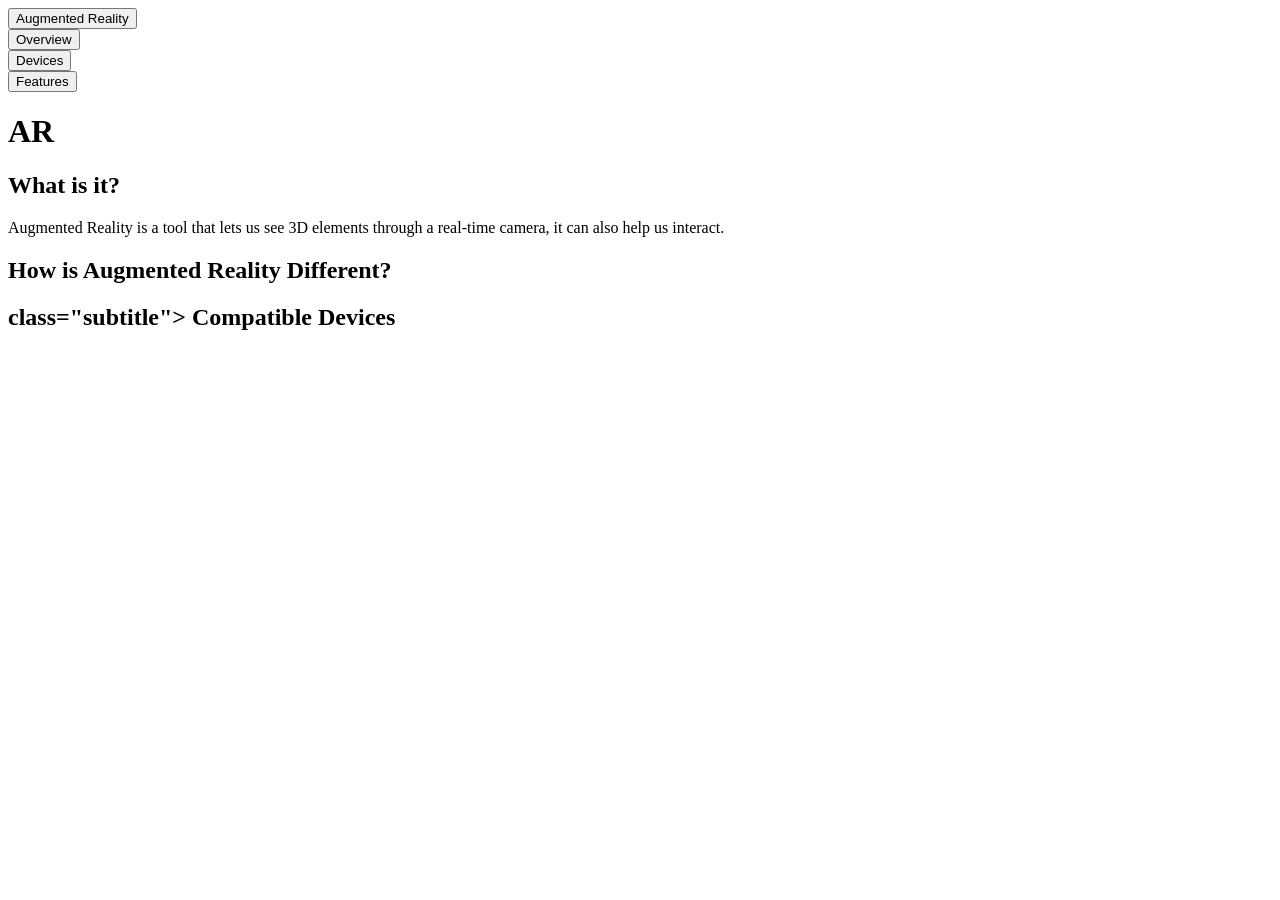
==== index.html @ 983c3160 "Update stylesheet link path in index.html" ====
<!DOCTYPE html>
<html lang="en">

<!-- This head section contains the metadata for the web browser, it is not visible for the user -->
<head>
	<meta charset = "UTF-8">
	<meta name = "viewport"
	content="width=device-width, initial-scale=1.0">
	<title> Different Uses of AR </title>
	
	<link rel=stylesheet href="styles/general.css">
	
	<link rel=stylesheet href="https://fonts.google.com/share?selection.family=Roboto:ital,wght@0,100..900;1,100..900">
</head>

<body>

	<nav>
	
		<div class = "section-1">
			<button class="btn-title" onclick="window.location.href='Hackathon.html'">
				Augmented Reality
			</button>
		</div>
		
		<div class = "section-2">
		
			<div class = "subpages">
			
				<div class = "menu-link">
					<button class = "current" onclick="window.location.href='Hackathon.html'">
						Overview
					</button>
				</div>

				<div class = "menu-link">
					<button onclick="window.location.href='Devices.html'">
						Devices
					</button>
				</div>
				
				<div class = "menu-link">
					<a href = "Features.html">
						<button onclick="window.location.href='Features.html'">
							Features
						</button>
					</a>
						
				</div>	
			
			</div>
			
		</div>
		
	</nav>
		
	<main>
		
		<div class="title-container">
			<h1 class="title">AR</h1>
		</div>
		
	
		<div class = "content">
			
			<h2 class="subtitle"> What is it?</h2>
			
			<p> Augmented Reality is a tool that lets us see 3D elements through a real-time camera, it can also help us interact. </p>
			
		</div>
		
		
		<h2 class="subtitle"> How is Augmented Reality Different? </h2>
		
		<h2> class="subtitle"> Compatible Devices </h2>
		
	</main>

	<footer>
		
	</footer>

</body>

</html>
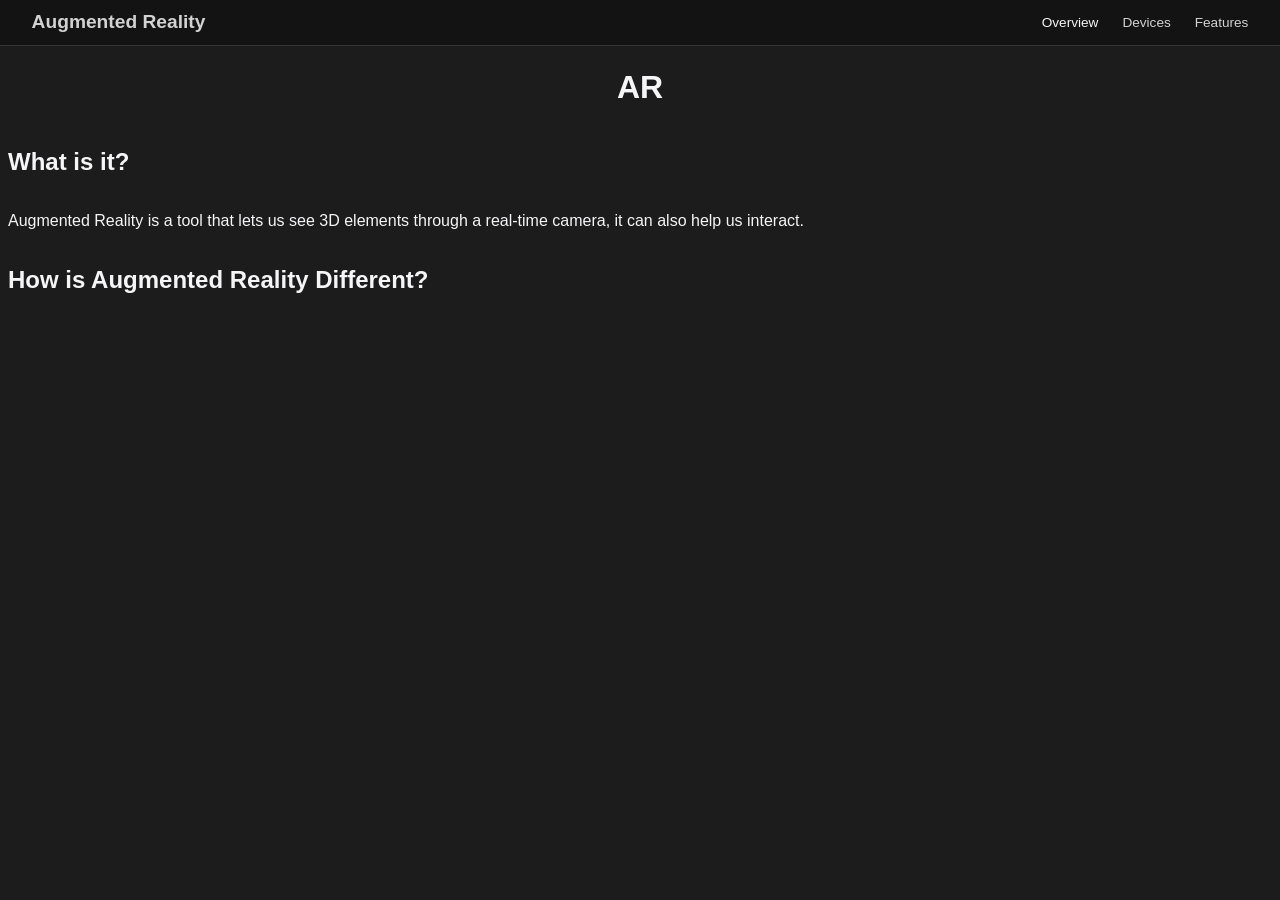
==== commit d524c416: "Update button links and correct casing in index.html" ====
--- a/index.html
+++ b/index.html
@@ -18,7 +18,7 @@
 	<nav>
 	
 		<div class = "section-1">
-			<button class="btn-title" onclick="window.location.href='Hackathon.html'">
+			<button class="btn-title" onclick="window.location.href='index.html'">
 				Augmented Reality
 			</button>
 		</div>
@@ -28,20 +28,20 @@
 			<div class = "subpages">
 			
 				<div class = "menu-link">
-					<button class = "current" onclick="window.location.href='Hackathon.html'">
+					<button class = "current" onclick="window.location.href='index.html'">
 						Overview
 					</button>
 				</div>
 
 				<div class = "menu-link">
-					<button onclick="window.location.href='Devices.html'">
+					<button onclick="window.location.href='devices.html'">
 						Devices
 					</button>
 				</div>
 				
 				<div class = "menu-link">
 					<a href = "Features.html">
-						<button onclick="window.location.href='Features.html'">
+						<button onclick="window.location.href='features.html'">
 							Features
 						</button>
 					</a>
@@ -72,7 +72,7 @@
 		
 		<h2 class="subtitle"> How is Augmented Reality Different? </h2>
 		
-		<h2> class="subtitle"> Compatible Devices </h2>
+		
 		
 	</main>
 
--- a/styles/general.css
+++ b/styles/general.css
@@ -0,0 +1,120 @@
+/* General styling for the website */
+
+body {
+	
+	background-color: #1C1C1D;
+	font-family: Roboto, Arial;
+	color: #F5F5F7;
+	
+	padding-top:2.5rem;
+	
+}
+
+button {
+	
+	background-color: transparent;
+	border: none;
+	color: #D2D2D2;
+}
+
+button:hover {
+	
+	color: #F5F5F7;
+	cursor: pointer;
+	
+}
+
+nav {
+	
+	display: flex;
+	justify-content: right;
+	align-items: center;
+	background-color: rgba(18, 18, 18, 0.85);
+	
+	/* backdrop-filter blurs the content behind the navigation bar. Property discovered through Google Gemini */
+	backdrop-filter: blur(10px);
+	position: fixed;
+	top: 0;
+	left:0;
+	width: 100%;
+	height: 2.8rem;
+	
+	border-bottom: 1px solid rgba(255, 255, 255, 0.15);
+	
+}
+
+/* They need to be flex so that their content can be in a row instead of a column */
+nav .section-1, .section-2 {
+	display: flex;
+}
+
+nav .section-1 {
+	
+	width: 50%;
+	padding-left: 2vw;
+
+}
+
+nav .section-1 .btn-title {
+	
+	font-size: 1.2rem;
+	font-weight: 600;
+	
+}
+
+nav .section-2 {
+	
+	width: 50%;
+	padding-right: 2vw;
+	justify-content: right;
+	
+}
+
+nav .section-2 .subpages {
+	
+	display: flex;
+	flex-direction: row;
+	gap: 12px;
+	
+}
+
+nav .section-2 button {
+	
+	font-size: 0.85rem;
+	font-weight: 300;
+	
+}
+
+nav .section-2 .subpages .menu-link button.current {
+	
+	color: #F5F5F7;
+	
+}
+
+nav .section-2 .subpages .menu-link button.current:hover {
+	
+	color: white;
+	
+}
+
+main .content {
+	
+	display: flex;
+	flex-direction: column;
+	justify-content: center;
+	
+}
+
+main div.title-container {
+	
+	display: flex;
+	justify-content: center;
+	
+}
+
+main div.content {
+	
+	border: 10px;
+	box-shadow: 5px;
+	
+}
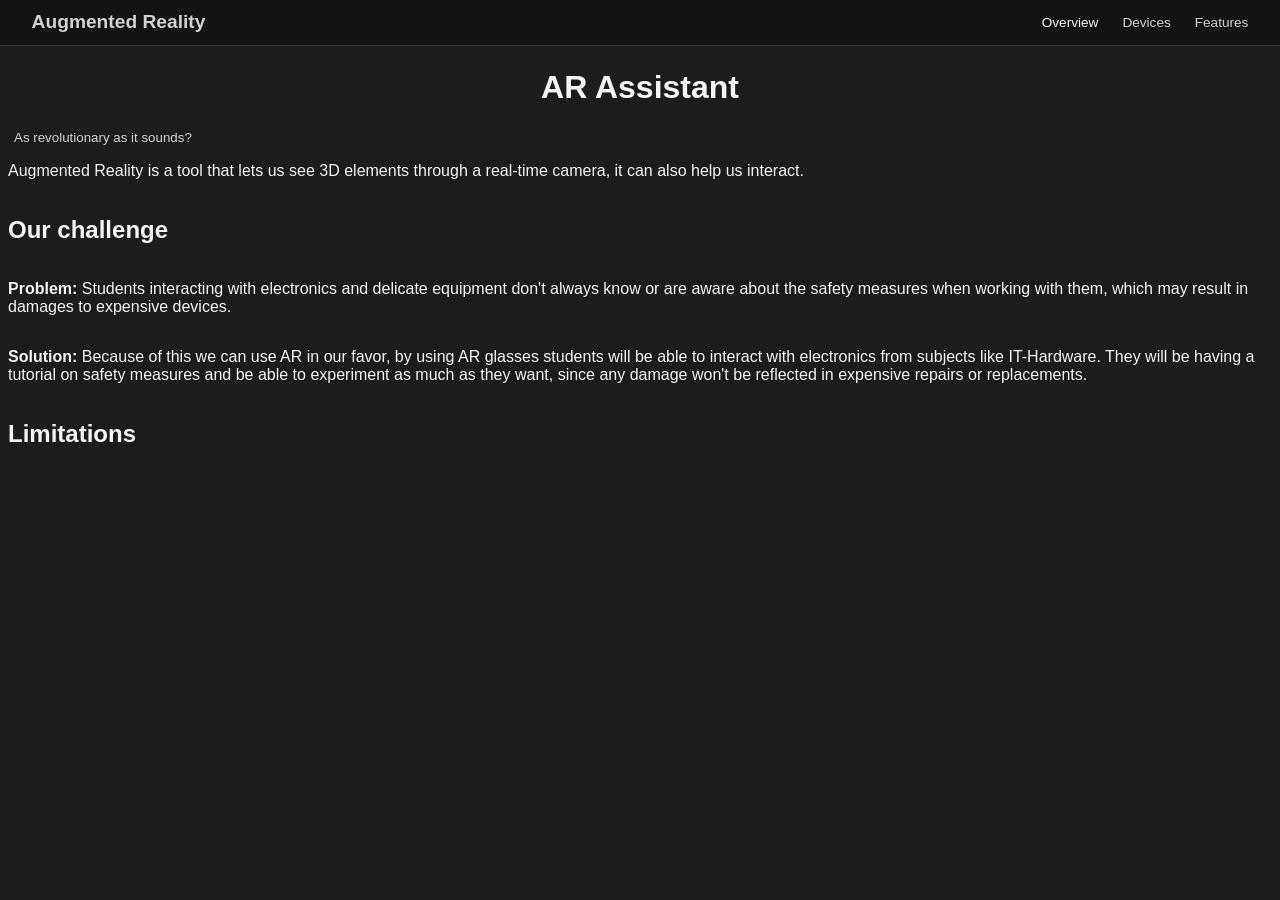
==== commit e80b7d85: "Update index.html" ====
--- a/index.html
+++ b/index.html
@@ -9,6 +9,7 @@
 	<title> Different Uses of AR </title>
 	
 	<link rel=stylesheet href="styles/general.css">
+	<link rel="stylesheet" href="styles/index.css">
 	
 	<link rel=stylesheet href="https://fonts.google.com/share?selection.family=Roboto:ital,wght@0,100..900;1,100..900">
 </head>
@@ -40,11 +41,9 @@
 				</div>
 				
 				<div class = "menu-link">
-					<a href = "Features.html">
 						<button onclick="window.location.href='features.html'">
 							Features
 						</button>
-					</a>
 						
 				</div>	
 			
@@ -57,21 +56,50 @@
 	<main>
 		
 		<div class="title-container">
-			<h1 class="title">AR</h1>
+			<h1 class="title">AR Assistant</h1>
 		</div>
+
+		<section class="description">
+			<button class="description-btn" onclick="openModal()">
+				As revolutionary as it sounds?
+			</button>
+		</section>
 		
+		<article>
+			<p> Augmented Reality is a tool that lets us see 3D elements through a real-time camera, it can also help us interact. </p>
+		</article>
 	
-		<div class = "content">
+		<article class = "content">
 			
-			<h2 class="subtitle"> What is it?</h2>
+			<h2 class="subtitle"> Our challenge</h2>
 			
-			<p> Augmented Reality is a tool that lets us see 3D elements through a real-time camera, it can also help us interact. </p>
+			<p>
+				<strong>Problem:</strong> Students interacting with electronics and delicate equipment don't always know or are aware about the safety measures when working with them, which may result in damages to expensive devices.
+			</p>
+
+			<p>
+				<strong>Solution: </strong>Because of this we can use AR in our favor, by using AR glasses students will be able to interact with electronics from subjects like IT-Hardware. They will be having a tutorial on safety measures and be able to experiment as much as they want, since any damage won't be reflected in expensive repairs or replacements.
+			</p>
 			
-		</div>
+		</article>
 		
+		<article class="content">
+
+			<h2 class="subtitle"> Limitations  </h2>
+
+			<p>
+
+
+
+			</p>
+
+		</article>
 		
-		<h2 class="subtitle"> How is Augmented Reality Different? </h2>
-		
+		<article class="content">
+
+
+
+		</article>
 		
 		
 	</main>
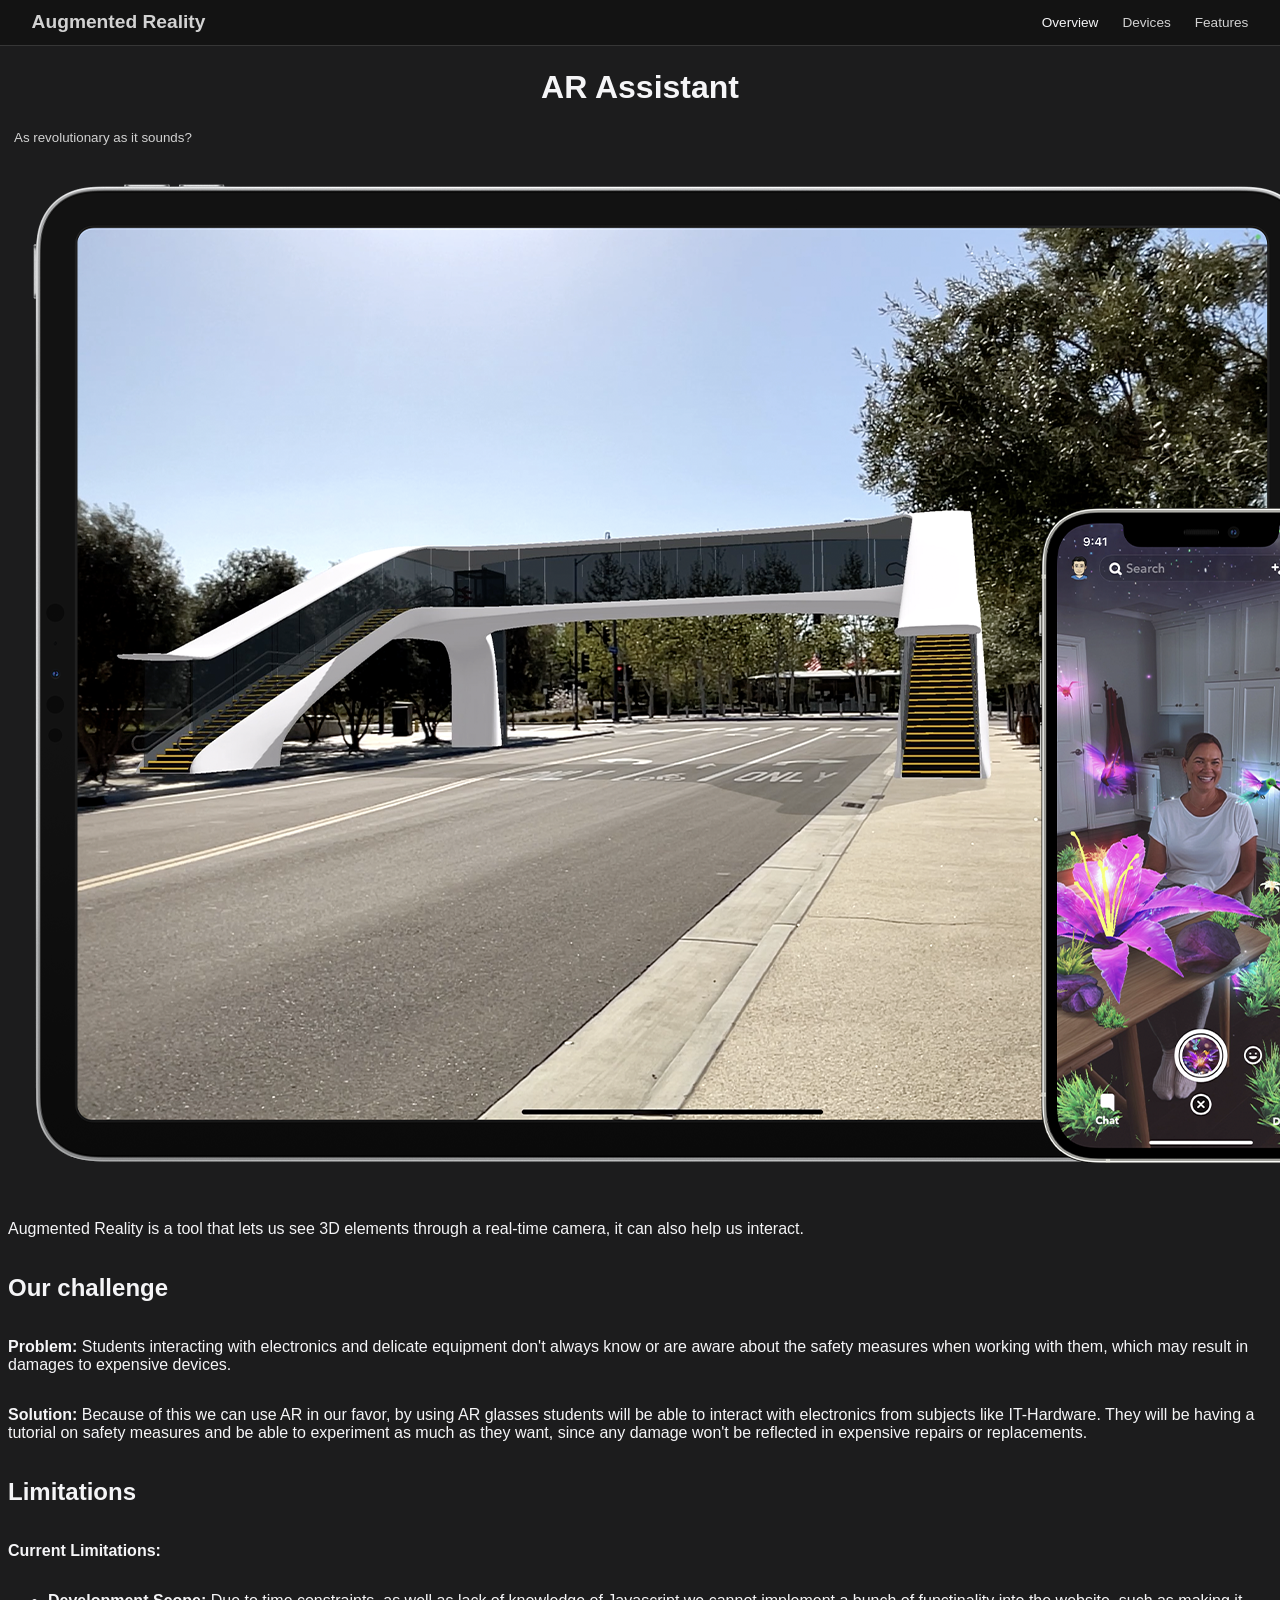
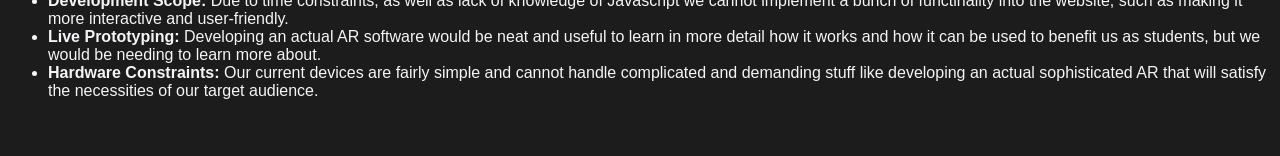
==== commit 42c49580: "Enhance index.html with image and limitations section Added an image container and a list of current" ====
--- a/index.html
+++ b/index.html
@@ -64,6 +64,10 @@
 				As revolutionary as it sounds?
 			</button>
 		</section>
+
+		<div class="img-container">
+			<img src="images/ar-image.png" alt="devices using AR">
+		</div>
 		
 		<article>
 			<p> Augmented Reality is a tool that lets us see 3D elements through a real-time camera, it can also help us interact. </p>
@@ -89,8 +93,18 @@
 
 			<p>
 
-
-
+				<strong>Current Limitations: </strong> 
+				<ul>
+						<li>
+								<strong>Development Scope:</strong> Due to time constraints, as well as lack of knowledge of Javascript we cannot implement a bunch of functinality into the website, such as making it more interactive and user-friendly.
+						</li>
+						<li>
+								<strong>Live Prototyping:</strong> Developing an actual AR software would be neat and useful to learn in more detail how it works and how it can be used to benefit us as students, but we would be needing to learn more about.
+						</li>
+						<li>
+								<strong>Hardware Constraints:</strong> Our current devices are fairly simple and cannot handle complicated and demanding stuff like developing an actual sophisticated AR that will satisfy the necessities of our target audience.
+						</li>
+				</ul>
 			</p>
 
 		</article>
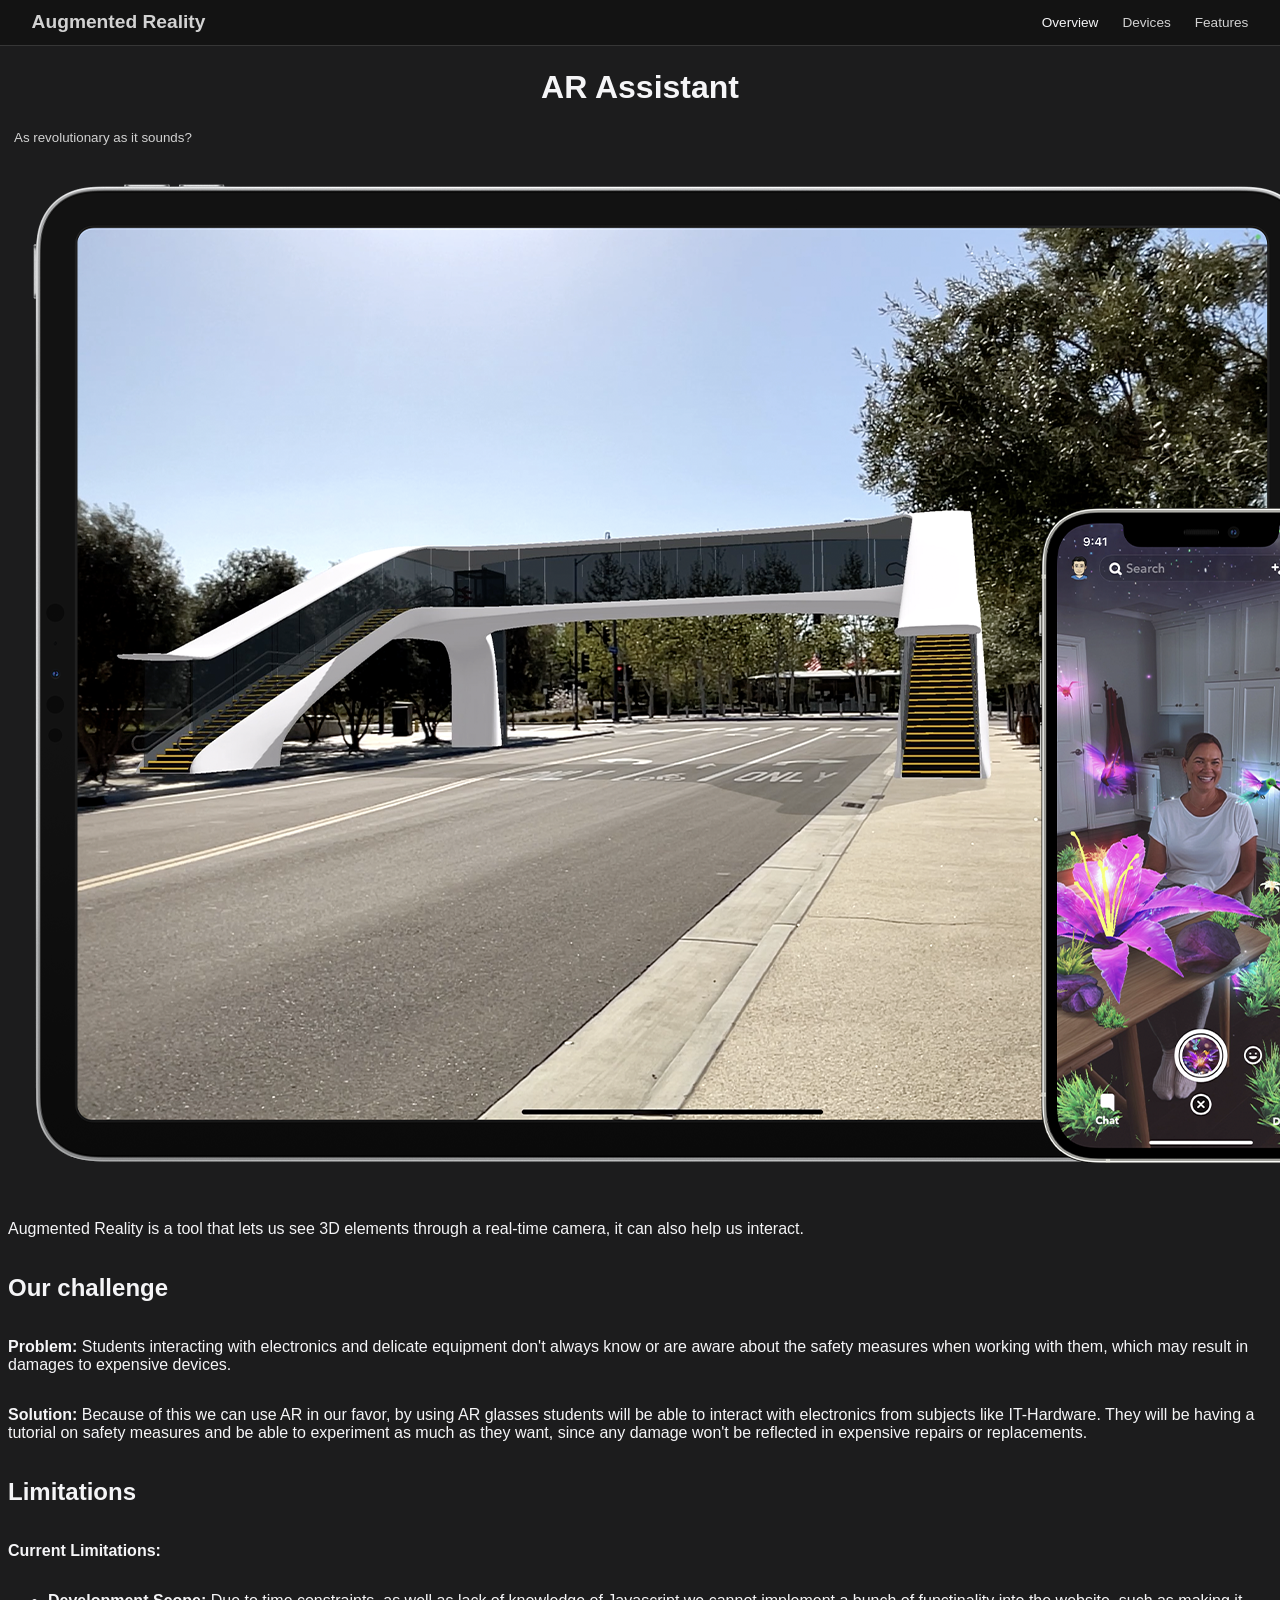
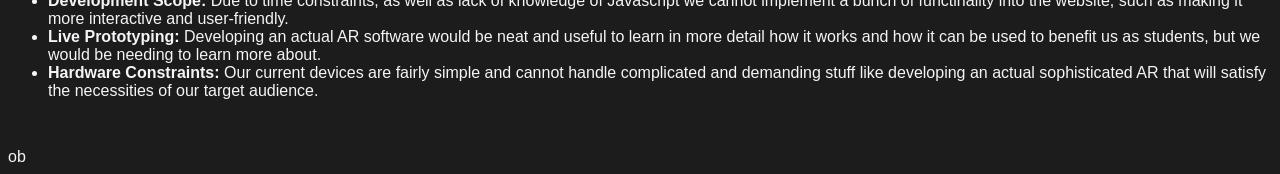
==== commit 3874e0c5: "Update index.html" ====
--- a/index.html
+++ b/index.html
@@ -10,6 +10,8 @@
 	
 	<link rel=stylesheet href="styles/general.css">
 	<link rel="stylesheet" href="styles/index.css">
+
+	<link rel="icon" href="images/logo-white.png">
 	
 	<link rel=stylesheet href="https://fonts.google.com/share?selection.family=Roboto:ital,wght@0,100..900;1,100..900">
 </head>
@@ -124,4 +126,4 @@
 
 </body>
 
-</html>
+</html>ob
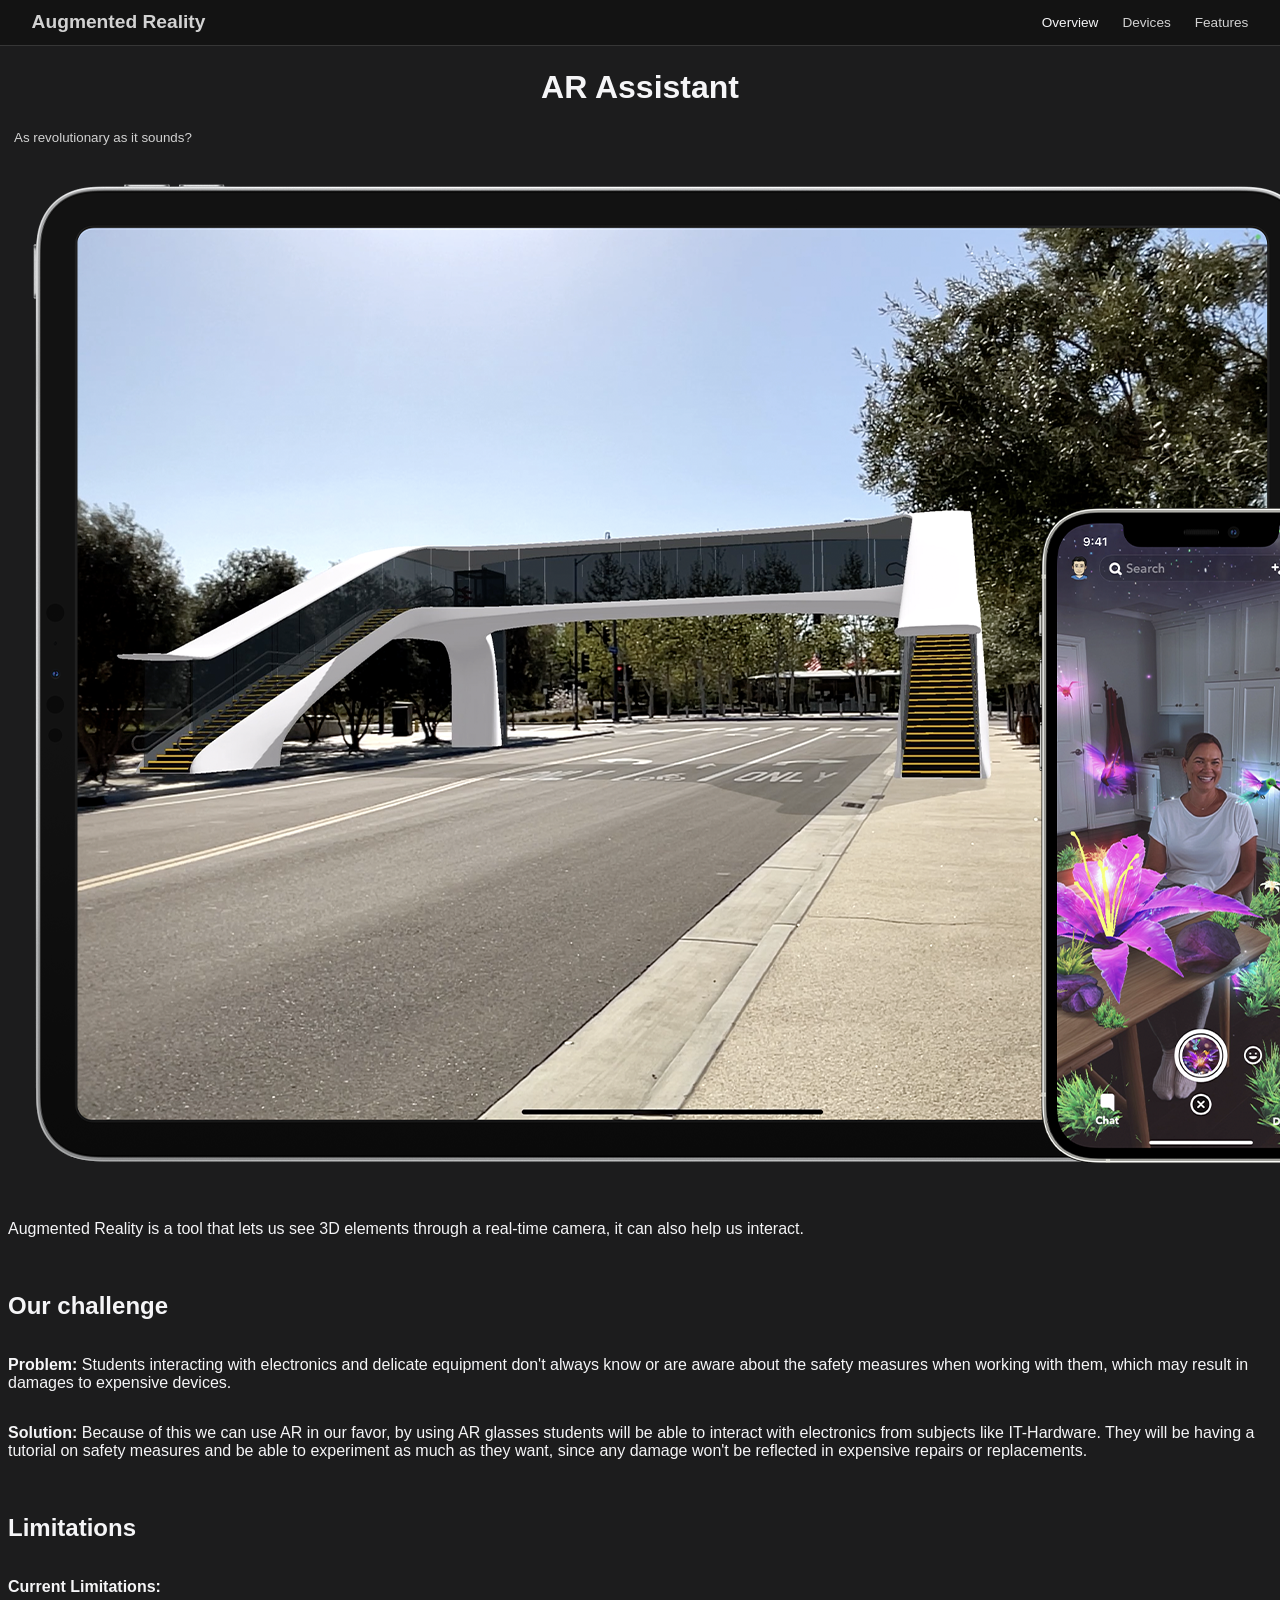
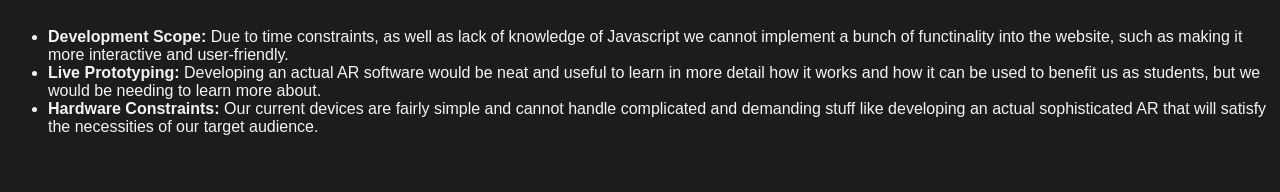
==== commit 672f057f: "Update index.html" ====
--- a/index.html
+++ b/index.html
@@ -74,6 +74,8 @@
 		<article>
 			<p> Augmented Reality is a tool that lets us see 3D elements through a real-time camera, it can also help us interact. </p>
 		</article>
+
+		<br>
 	
 		<article class = "content">
 			
@@ -88,6 +90,8 @@
 			</p>
 			
 		</article>
+
+		<br>
 		
 		<article class="content">
 
@@ -126,4 +130,4 @@
 
 </body>
 
-</html>ob
+</html>
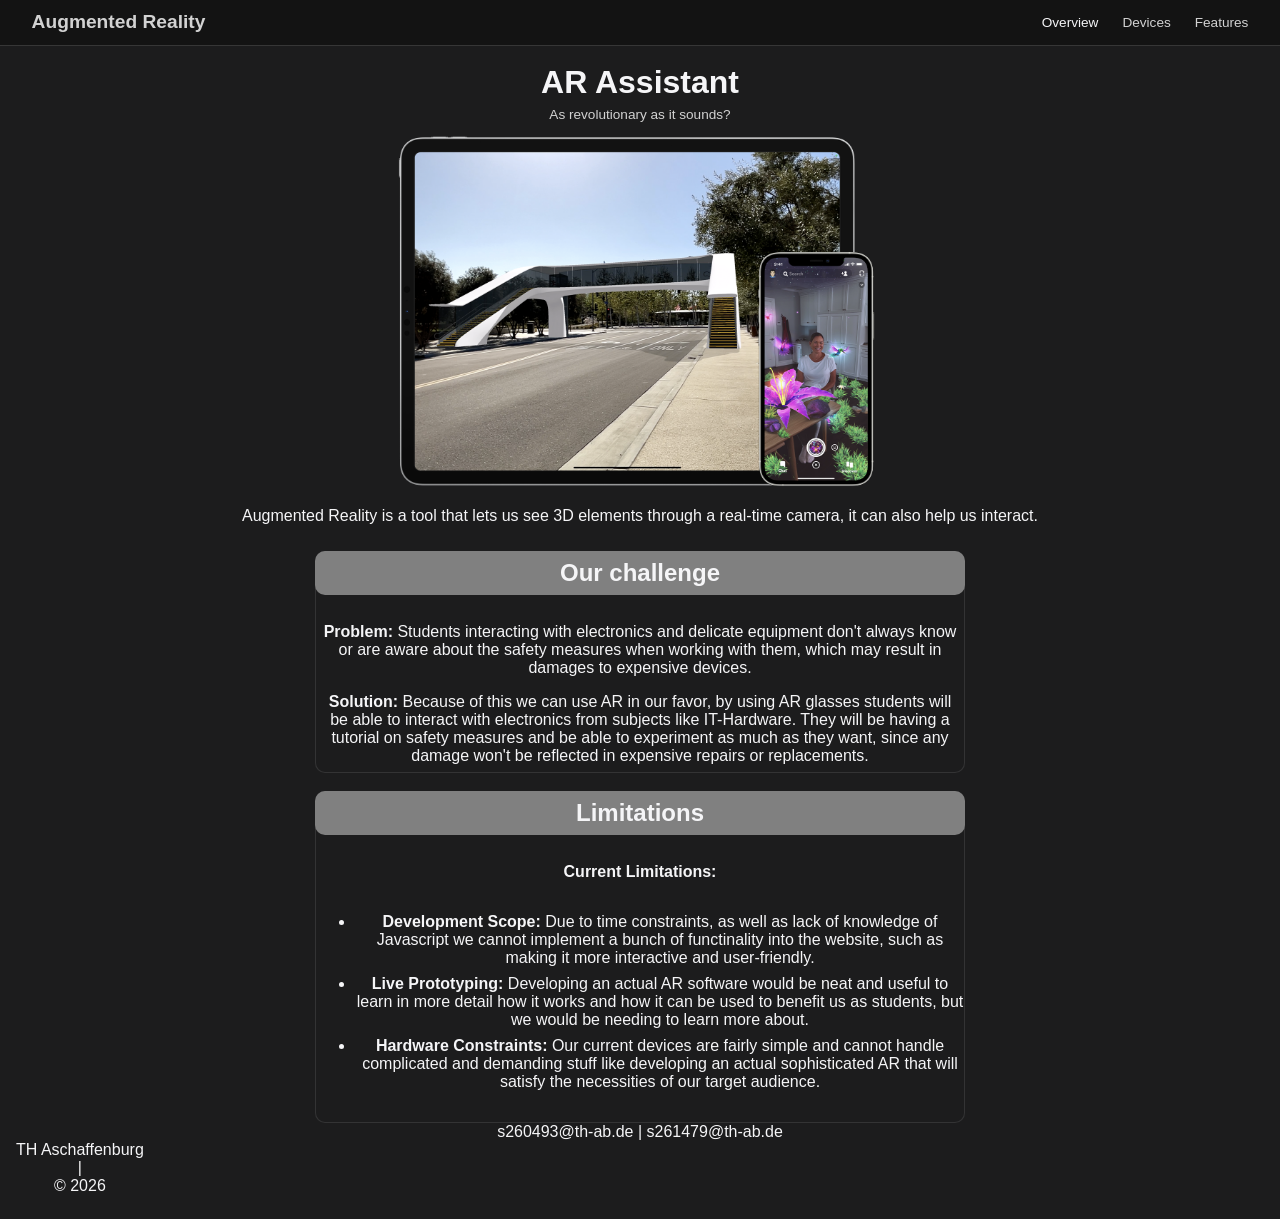
==== commit 3454ebb8: "Update index.html" ====
--- a/index.html
+++ b/index.html
@@ -18,6 +18,7 @@
 
 <body>
 
+	<!-- Navigation bar (This will be used to access other parts of the website) -->
 	<nav>
 	
 		<div class = "section-1">
@@ -55,6 +56,8 @@
 		
 	</nav>
 		
+<!-- The main content is displayed here -->
+
 	<main>
 		
 		<div class="title-container">
@@ -71,7 +74,7 @@
 			<img src="images/ar-image.png" alt="devices using AR">
 		</div>
 		
-		<article>
+		<article class="description">
 			<p> Augmented Reality is a tool that lets us see 3D elements through a real-time camera, it can also help us interact. </p>
 		</article>
 
@@ -115,16 +118,33 @@
 
 		</article>
 		
-		<article class="content">
-
-
-
-		</article>
-		
-		
 	</main>
 
 	<footer>
+	
+		<div class = "section-1">
+			s260493@th-ab.de | s261479@th-ab.de
+		</div>
+		
+		<div class = "section-2">
+		
+			<div class = "subpages">
+			
+				<div class = "menu-link">
+						TH Aschaffenburg
+				</div>
+
+				<div class = "menu-link">
+					|
+				</div>
+
+				<div class = "menu-link">
+					© 2026
+				</div>
+			
+			</div>
+			
+		</div>
 		
 	</footer>
 
--- a/styles/general.css
+++ b/styles/general.css
@@ -6,8 +6,18 @@
 	font-family: Roboto, Arial;
 	color: #F5F5F7;
 	
-	padding-top:2.5rem;
-	
+	padding :2.5rem 1rem 1rem 1rem;
+	margin-left: auto;
+	margin-right: auto;
+	text-align: center;
+}
+
+p {
+	margin: 0.5rem ;
+}
+
+img {
+	border-radius: 15px;
 }
 
 button {
@@ -22,6 +32,12 @@
 	color: #F5F5F7;
 	cursor: pointer;
 	
+}
+
+li {
+
+	margin: 0.5rem 0 0 0;
+
 }
 
 nav {
@@ -97,24 +113,20 @@
 	
 }
 
-main .content {
-	
-	display: flex;
-	flex-direction: column;
-	justify-content: center;
-	
+.subtitle {
+
+	display: inline-block;
+	background-color: gray;
+	padding: .5rem;
+	border-radius: 10px;
+
 }
 
-main div.title-container {
-	
-	display: flex;
-	justify-content: center;
-	
+article.content {
+
+  display: block;
+  max-width: 600px;
+  margin-left: auto;
+  margin-right: auto;
+
 }
-
-main div.content {
-	
-	border: 10px;
-	box-shadow: 5px;
-	
-}
--- a/styles/index.css
+++ b/styles/index.css
@@ -0,0 +1,67 @@
+main .content {
+	
+	display: flex;
+  max-width: 650px;
+	flex-direction: column;
+	justify-content: center;
+  margin-left: auto;
+  margin-right: auto;
+  border-radius: 10px;
+
+  /* Made with AI */
+  box-shadow: 0 0px 0px 0px rgba(0, 0, 0, 0.5),
+  inset 0 0 0 1px rgba(255, 255, 255, 0.1);
+	
+}
+
+main div.title-container {
+	
+	display: flex;
+	justify-content: center;
+	
+}
+
+main .image-container{
+
+  display: flex;
+  justify-content: center;
+  align-items: center;
+
+}
+
+main h1{
+
+  margin: 1rem 0 0.3rem 0;
+
+}
+
+main section{
+
+  display: flex;
+  justify-content: center;
+
+}
+
+main button.description-btn {
+
+  color: #D2D2D2;
+  font-size: 0.85rem;
+	font-weight: 300;
+
+}
+
+img {
+
+  width: 90%;
+  max-width: 500px;
+  height: auto;
+
+  display: block;
+  margin-left: auto;
+  margin-right: auto;
+
+}
+
+h2.subtitle {
+  margin-top: 0;
+}
